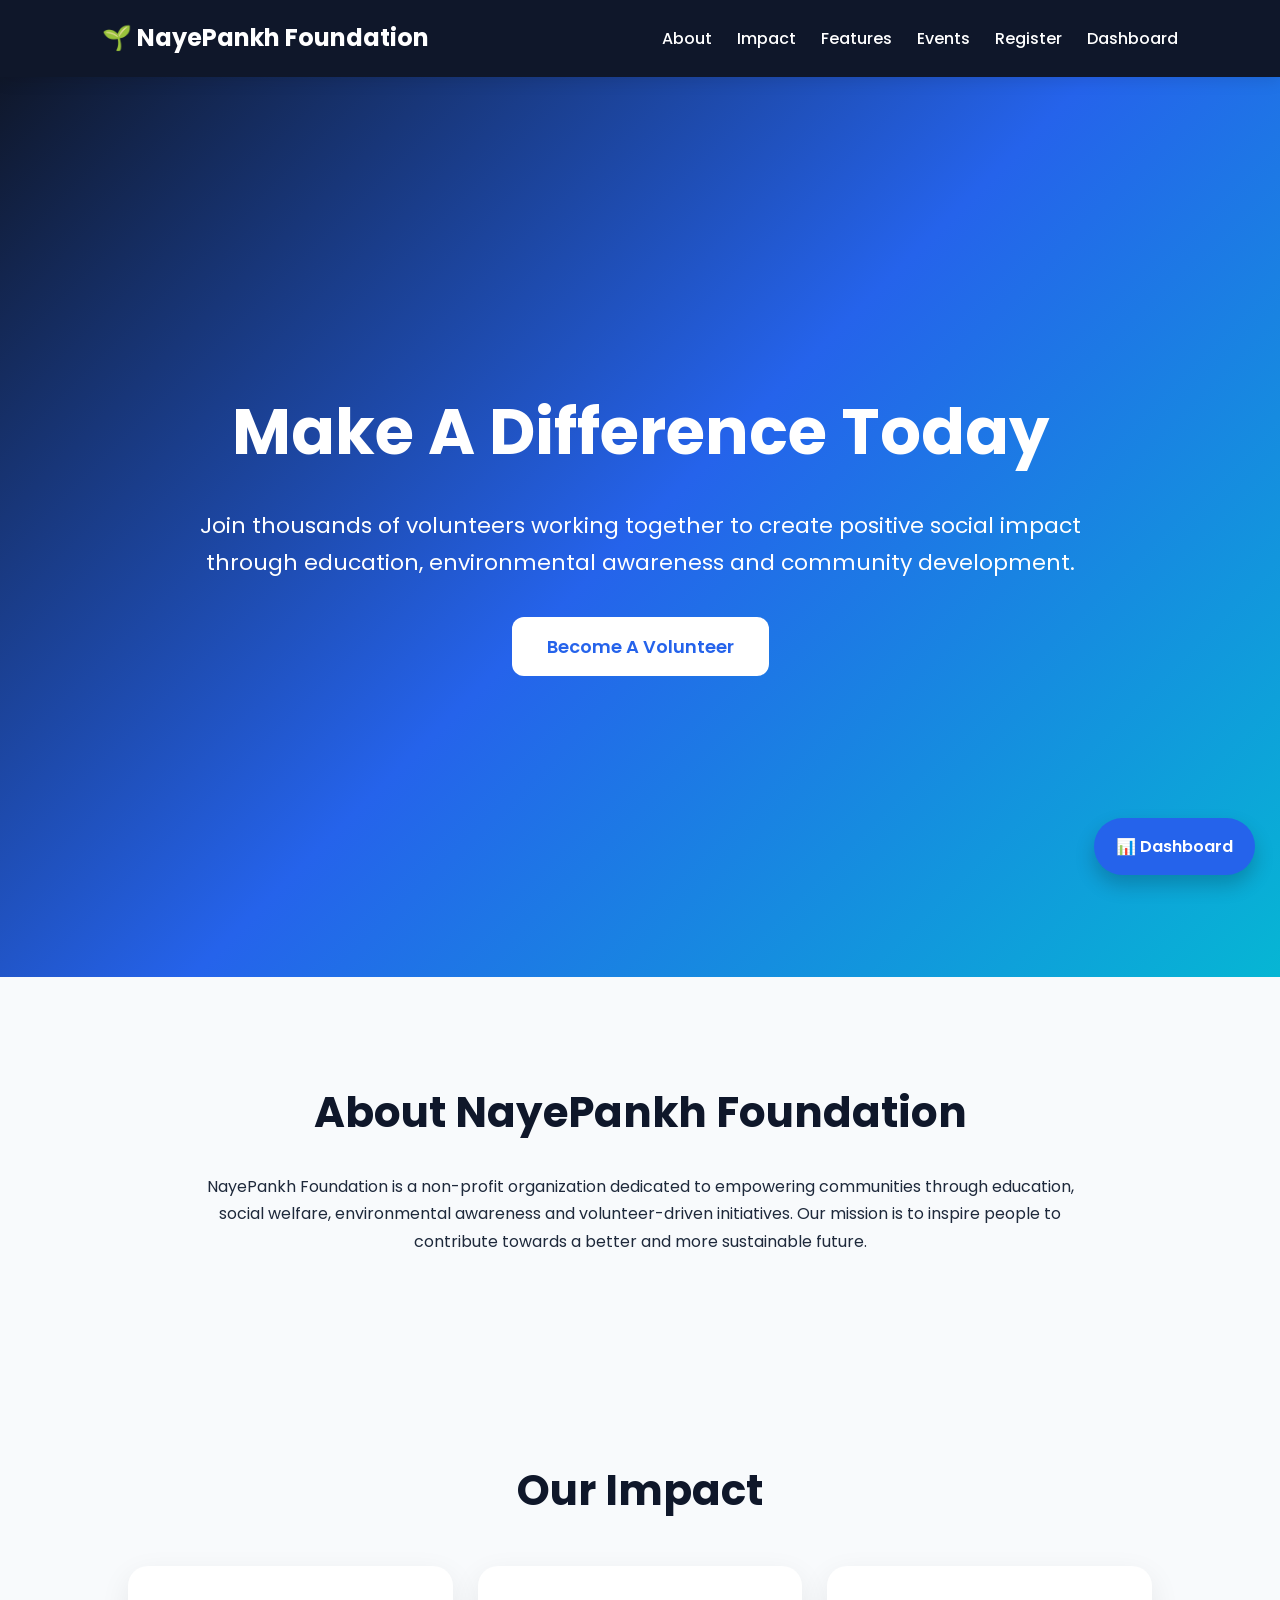
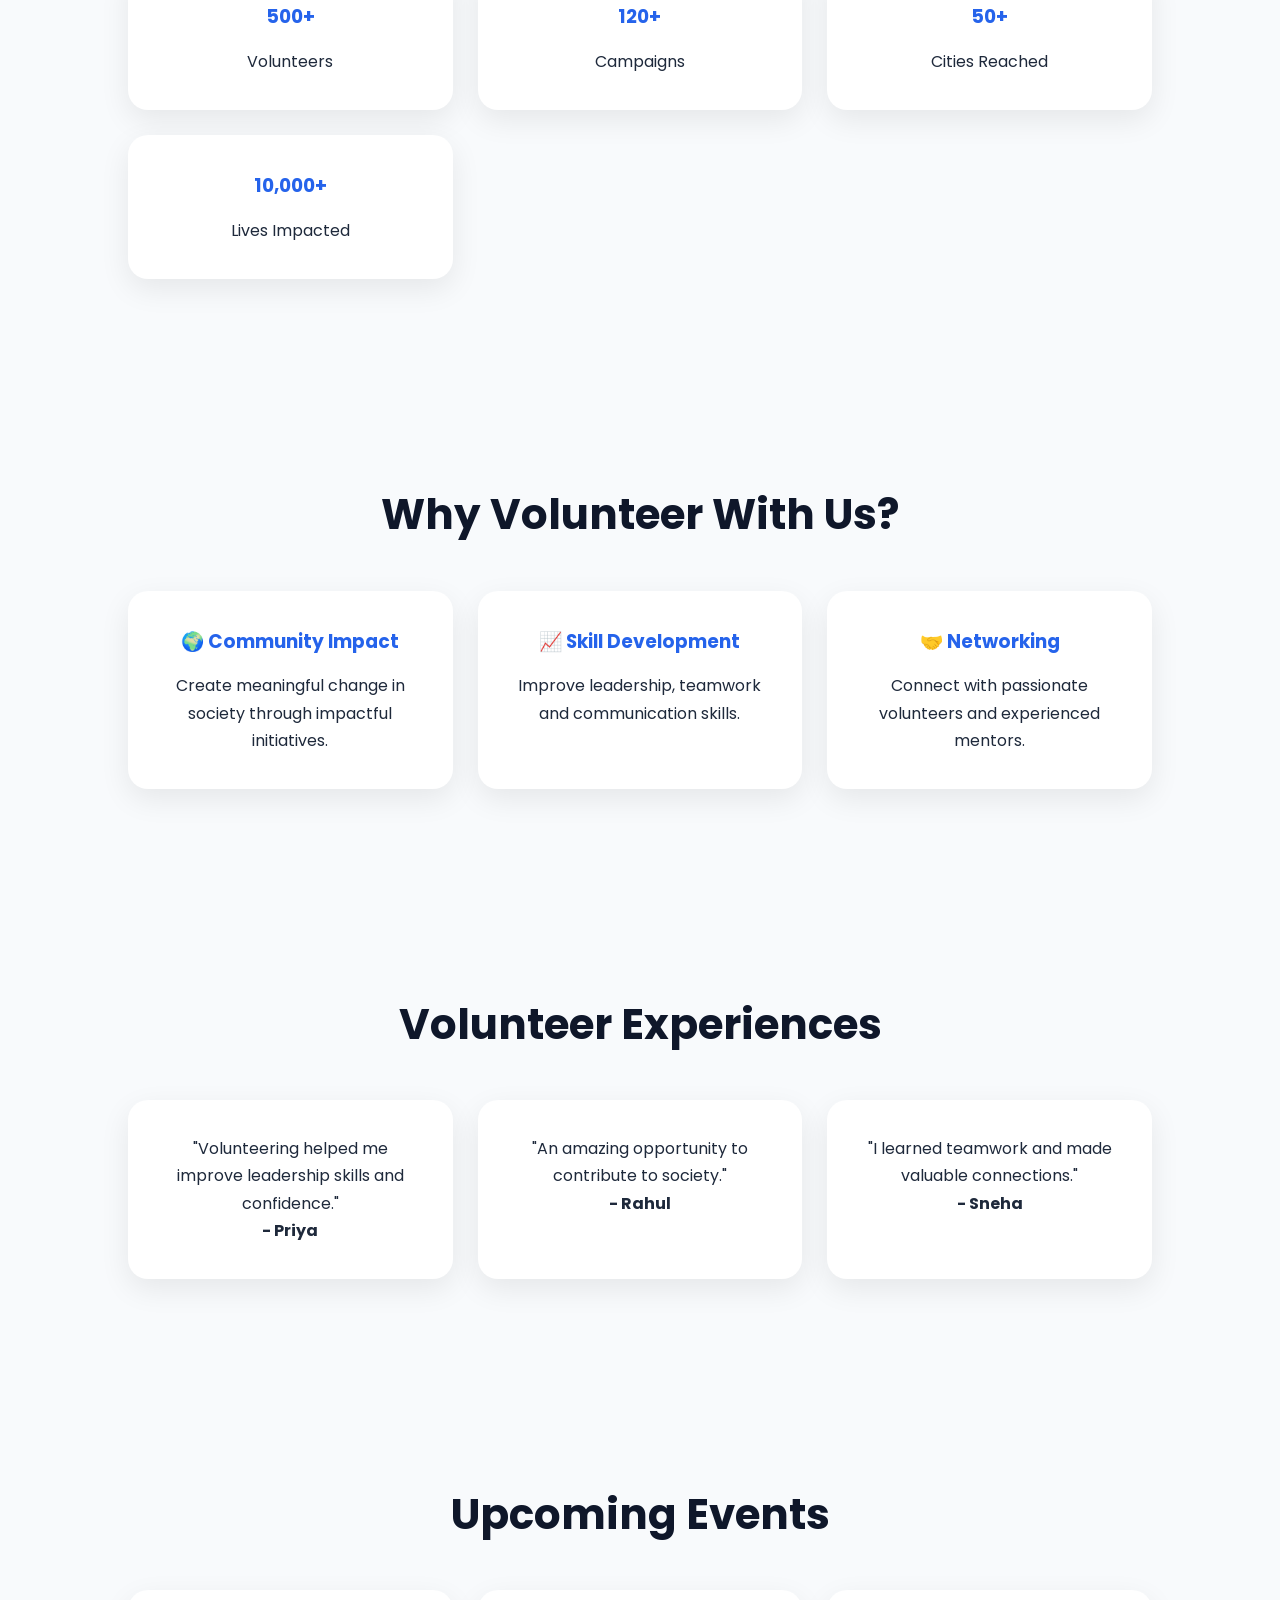
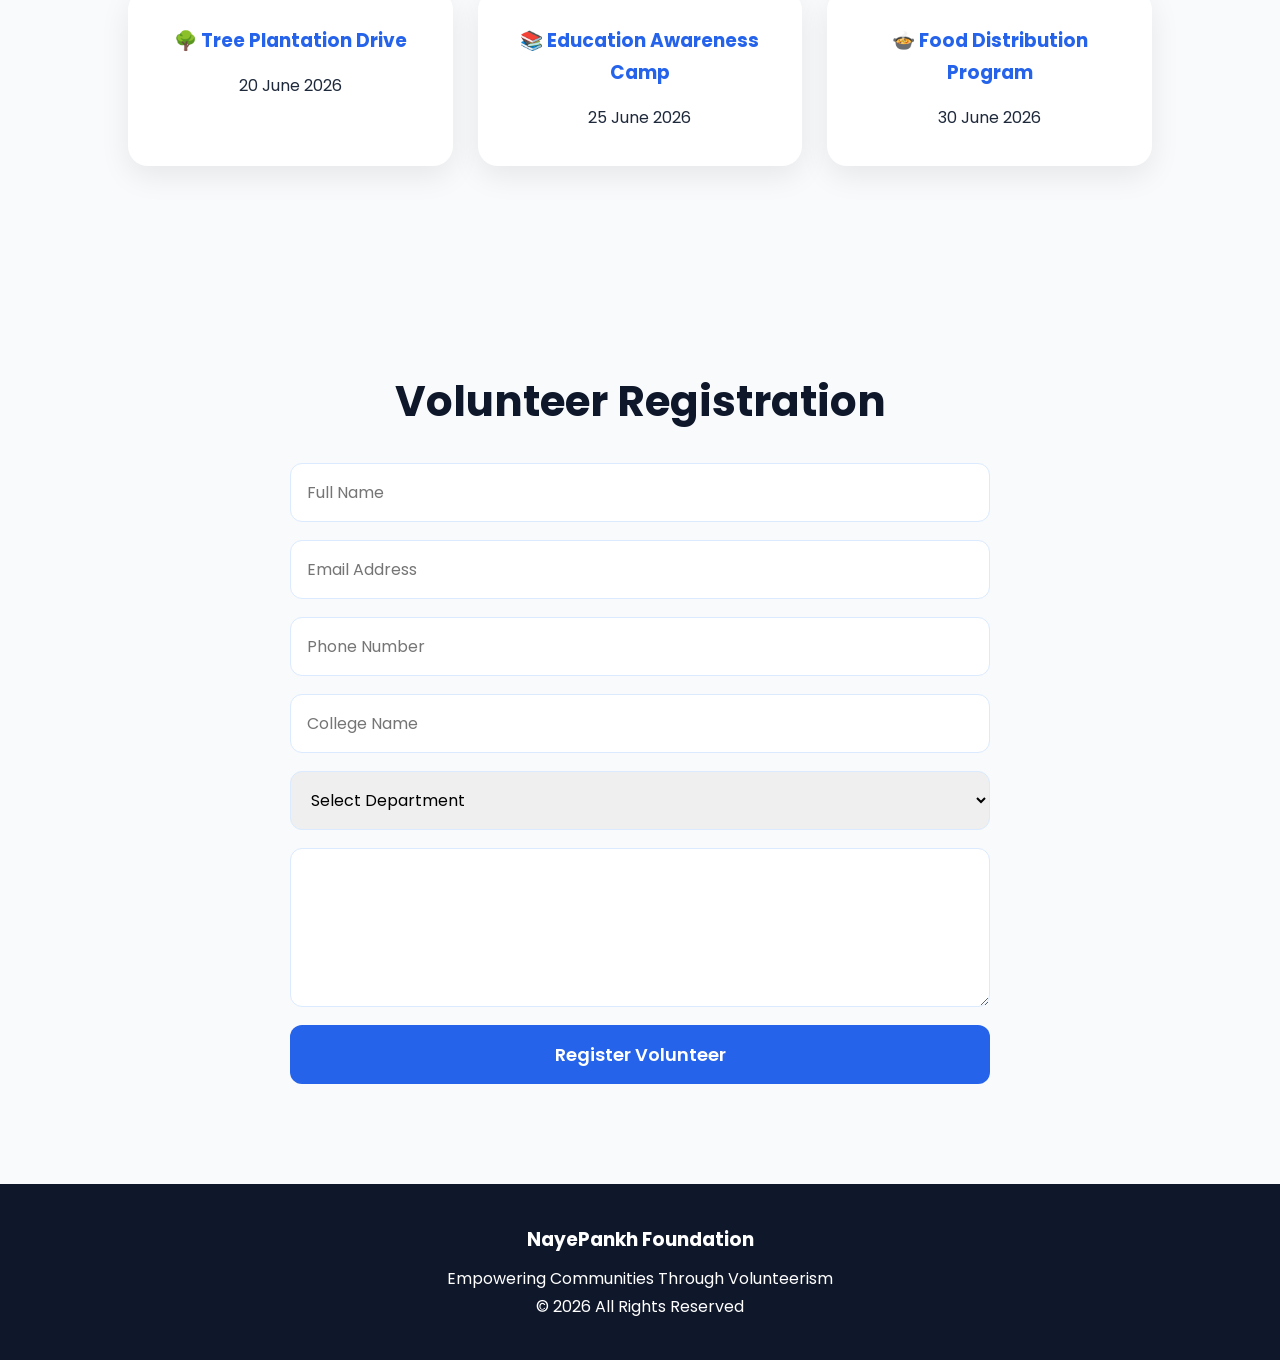
==== index.html @ 639c5762 "Add files via upload" ====
<!DOCTYPE html>
<html lang="en">

<head>
    <meta charset="UTF-8">
    <meta name="viewport" content="width=device-width, initial-scale=1.0">
    <title>NayePankh Foundation | Volunteer Management System</title>

    <link rel="stylesheet" href="style.css">

    <link href="https://fonts.googleapis.com/css2?family=Poppins:wght@300;400;500;600;700&display=swap" rel="stylesheet">
</head>

<body>

    <!-- NAVBAR -->

    <nav class="navbar">

        <div class="logo">
            🌱 NayePankh Foundation
        </div>

        <ul class="nav-links">
            <li><a href="#about">About</a></li>
            <li><a href="#impact">Impact</a></li>
            <li><a href="#features">Features</a></li>
            <li><a href="#events">Events</a></li>
            <li><a href="#register">Register</a></li>
            <li><a href="dashboard.html">Dashboard</a></li>
        </ul>

    </nav>

    <!-- HERO SECTION -->

    <section class="hero">

        <div class="hero-content">

            <h1>Make A Difference Today</h1>

            <p>
                Join thousands of volunteers working together
                to create positive social impact through education,
                environmental awareness and community development.
            </p>

            <a href="#register">
                <button class="hero-btn">
                    Become A Volunteer
                </button>
            </a>

        </div>

    </section>

    <!-- ABOUT -->

    <section id="about" class="section">

        <h2>About NayePankh Foundation</h2>

        <p>
            NayePankh Foundation is a non-profit organization
            dedicated to empowering communities through
            education, social welfare, environmental awareness
            and volunteer-driven initiatives.

            Our mission is to inspire people to contribute
            towards a better and more sustainable future.
        </p>

    </section>

    <!-- IMPACT -->

    <section id="impact" class="section">

        <h2>Our Impact</h2>

        <div class="cards">

            <div class="card">
                <h3>500+</h3>
                <p>Volunteers</p>
            </div>

            <div class="card">
                <h3>120+</h3>
                <p>Campaigns</p>
            </div>

            <div class="card">
                <h3>50+</h3>
                <p>Cities Reached</p>
            </div>

            <div class="card">
                <h3>10,000+</h3>
                <p>Lives Impacted</p>
            </div>

        </div>

    </section>

    <!-- FEATURES -->

    <section id="features" class="section">

        <h2>Why Volunteer With Us?</h2>

        <div class="cards">

            <div class="card">
                <h3>🌍 Community Impact</h3>
                <p>
                    Create meaningful change in society
                    through impactful initiatives.
                </p>
            </div>

            <div class="card">
                <h3>📈 Skill Development</h3>
                <p>
                    Improve leadership, teamwork
                    and communication skills.
                </p>
            </div>

            <div class="card">
                <h3>🤝 Networking</h3>
                <p>
                    Connect with passionate volunteers
                    and experienced mentors.
                </p>
            </div>

        </div>

    </section>

    <!-- TESTIMONIALS -->

    <section class="section">

        <h2>Volunteer Experiences</h2>

        <div class="cards">

            <div class="card">
                <p>
                    "Volunteering helped me improve
                    leadership skills and confidence."
                </p>
                <h4>- Priya</h4>
            </div>

            <div class="card">
                <p>
                    "An amazing opportunity to
                    contribute to society."
                </p>
                <h4>- Rahul</h4>
            </div>

            <div class="card">
                <p>
                    "I learned teamwork and made
                    valuable connections."
                </p>
                <h4>- Sneha</h4>
            </div>

        </div>

    </section>

    <!-- EVENTS -->

    <section id="events" class="section">

        <h2>Upcoming Events</h2>

        <div class="cards">

            <div class="card">
                <h3>🌳 Tree Plantation Drive</h3>
                <p>20 June 2026</p>
            </div>

            <div class="card">
                <h3>📚 Education Awareness Camp</h3>
                <p>25 June 2026</p>
            </div>

            <div class="card">
                <h3>🍲 Food Distribution Program</h3>
                <p>30 June 2026</p>
            </div>

        </div>

    </section>

    <!-- REGISTRATION -->

    <section id="register" class="section">

        <h2>Volunteer Registration</h2>

        <form id="volunteerForm">

            <input
                type="text"
                id="name"
                placeholder="Full Name"
                required>

            <input
                type="email"
                id="email"
                placeholder="Email Address"
                required>

            <input
                type="tel"
                id="phone"
                placeholder="Phone Number"
                required>

            <input
                type="text"
                id="college"
                placeholder="College Name"
                required>

            <select id="department" required>

                <option value="">Select Department</option>

                <option>Education</option>

                <option>Environment</option>

                <option>Healthcare</option>

                <option>Women Empowerment</option>

                <option>Technology</option>

            </select>

            <textarea
                id="reason"
                rows="5"
                placeholder="Why do you want to volunteer?">
            </textarea>

            <button type="submit">
                Register Volunteer
            </button>

        </form>

    </section>

    <!-- SUCCESS POPUP -->

    <div id="successPopup" class="popup">
        🎉 Volunteer Registered Successfully!
    </div>

    <!-- FLOATING DASHBOARD BUTTON -->

    <a href="dashboard.html" class="floating-btn">
        📊 Dashboard
    </a>

    <!-- FOOTER -->

    <footer>

        <h3>NayePankh Foundation</h3>

        <p>
            Empowering Communities Through Volunteerism
        </p>

        <p>
            © 2026 All Rights Reserved
        </p>

    </footer>

    <script src="script.js"></script>

</body>

</html>
---- style.css ----
@import url('https://fonts.googleapis.com/css2?family=Poppins:wght@300;400;500;600;700&display=swap');

*{
    margin:0;
    padding:0;
    box-sizing:border-box;
    font-family:'Poppins',sans-serif;
}

html{
    scroll-behavior:smooth;
}

body{
    background:#f8fafc;
    color:#1e293b;
    line-height:1.7;
}

/* NAVBAR */

.navbar{
    position:sticky;
    top:0;
    z-index:1000;
    background:#0f172a;
    display:flex;
    justify-content:space-between;
    align-items:center;
    padding:18px 8%;
    box-shadow:0 4px 15px rgba(0,0,0,.1);
}

.logo{
    color:white;
    font-size:24px;
    font-weight:700;
}

.nav-links{
    display:flex;
    gap:25px;
    list-style:none;
}

.nav-links a{
    text-decoration:none;
    color:white;
    font-weight:500;
    transition:.3s;
}

.nav-links a:hover{
    color:#38bdf8;
}

/* HERO */

.hero{
    min-height:100vh;
    display:flex;
    justify-content:center;
    align-items:center;
    text-align:center;
    padding:20px;
    background:linear-gradient(
        135deg,
        #0f172a,
        #2563eb,
        #06b6d4
    );
    color:white;
}

.hero-content{
    max-width:900px;
}

.hero h1{
    font-size:64px;
    margin-bottom:20px;
    font-weight:700;
}

.hero p{
    font-size:22px;
    margin-bottom:35px;
}

.hero-btn{
    background:white;
    color:#2563eb;
    border:none;
    padding:16px 35px;
    border-radius:12px;
    font-size:18px;
    font-weight:600;
    cursor:pointer;
    transition:.3s;
}

.hero-btn:hover{
    transform:translateY(-4px);
    box-shadow:0 10px 25px rgba(0,0,0,.2);
}

/* SECTIONS */

.section{
    padding:100px 10%;
    text-align:center;
}

.section h2{
    font-size:42px;
    margin-bottom:25px;
    color:#0f172a;
}

.section p{
    max-width:900px;
    margin:auto;
}

/* CARDS */

.cards{
    display:grid;
    grid-template-columns:repeat(auto-fit,minmax(250px,1fr));
    gap:25px;
    margin-top:40px;
}

.card{
    background:white;
    padding:35px;
    border-radius:20px;
    box-shadow:0 10px 30px rgba(0,0,0,.08);
    transition:.3s;
}

.card:hover{
    transform:translateY(-10px);
}

.card h3{
    color:#2563eb;
    margin-bottom:15px;
}

/* FORM */

form{
    max-width:700px;
    margin:auto;
    display:flex;
    flex-direction:column;
    gap:18px;
}

input,
select,
textarea{
    padding:16px;
    border:1px solid #dbeafe;
    border-radius:12px;
    font-size:16px;
    outline:none;
}

input:focus,
select:focus,
textarea:focus{
    border-color:#2563eb;
    box-shadow:0 0 10px rgba(37,99,235,.2);
}

form button{
    background:#2563eb;
    color:white;
    border:none;
    padding:16px;
    border-radius:12px;
    font-size:18px;
    font-weight:600;
    cursor:pointer;
    transition:.3s;
}

form button:hover{
    background:#1d4ed8;
}

/* POPUP */

.popup{
    position:fixed;
    top:20px;
    right:20px;
    background:#16a34a;
    color:white;
    padding:15px 25px;
    border-radius:10px;
    display:none;
    z-index:9999;
    font-weight:600;
}

/* FLOATING BUTTON */

.floating-btn{
    position:fixed;
    bottom:25px;
    right:25px;
    background:#2563eb;
    color:white;
    text-decoration:none;
    padding:15px 22px;
    border-radius:50px;
    font-weight:600;
    box-shadow:0 10px 20px rgba(0,0,0,.2);
    transition:.3s;
}

.floating-btn:hover{
    transform:translateY(-4px);
}

/* FOOTER */

footer{
    background:#0f172a;
    color:white;
    text-align:center;
    padding:40px;
}

footer h3{
    margin-bottom:10px;
}

/* TABLE */

table{
    width:100%;
    border-collapse:collapse;
    background:white;
    box-shadow:0 5px 20px rgba(0,0,0,.08);
    margin-top:20px;
}

th{
    background:#2563eb;
    color:white;
    padding:15px;
}

td{
    padding:15px;
    border-bottom:1px solid #eee;
    text-align:center;
}

tr:hover{
    background:#f8fafc;
}

/* MOBILE */

@media(max-width:768px){

    .navbar{
        flex-direction:column;
        gap:15px;
    }

    .nav-links{
        flex-wrap:wrap;
        justify-content:center;
    }

    .hero h1{
        font-size:40px;
    }

    .hero p{
        font-size:18px;
    }

    .section{
        padding:80px 5%;
    }
}
.delete-btn{
    background:#ef4444;
    color:white;
    border:none;
    padding:8px 15px;
    border-radius:8px;
    cursor:pointer;
    font-weight:600;
}

.delete-btn:hover{
    background:#dc2626;
}
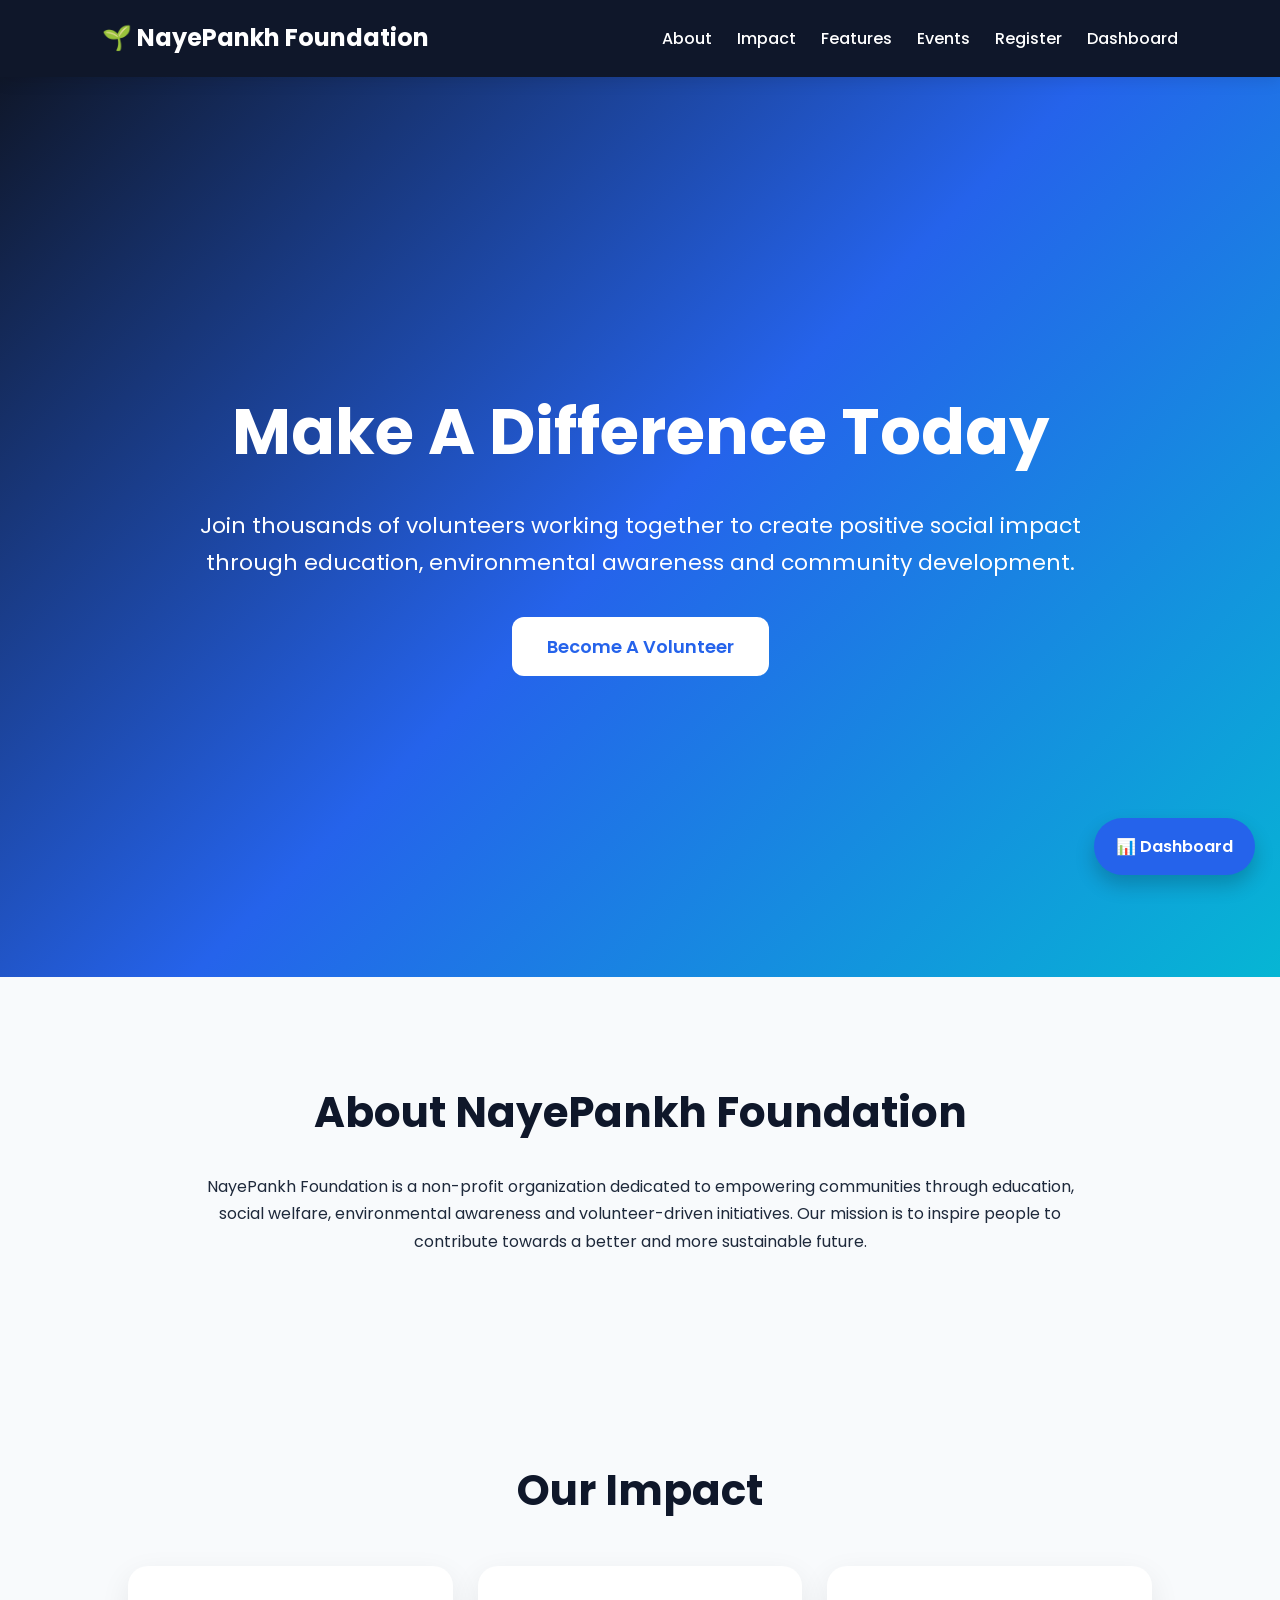
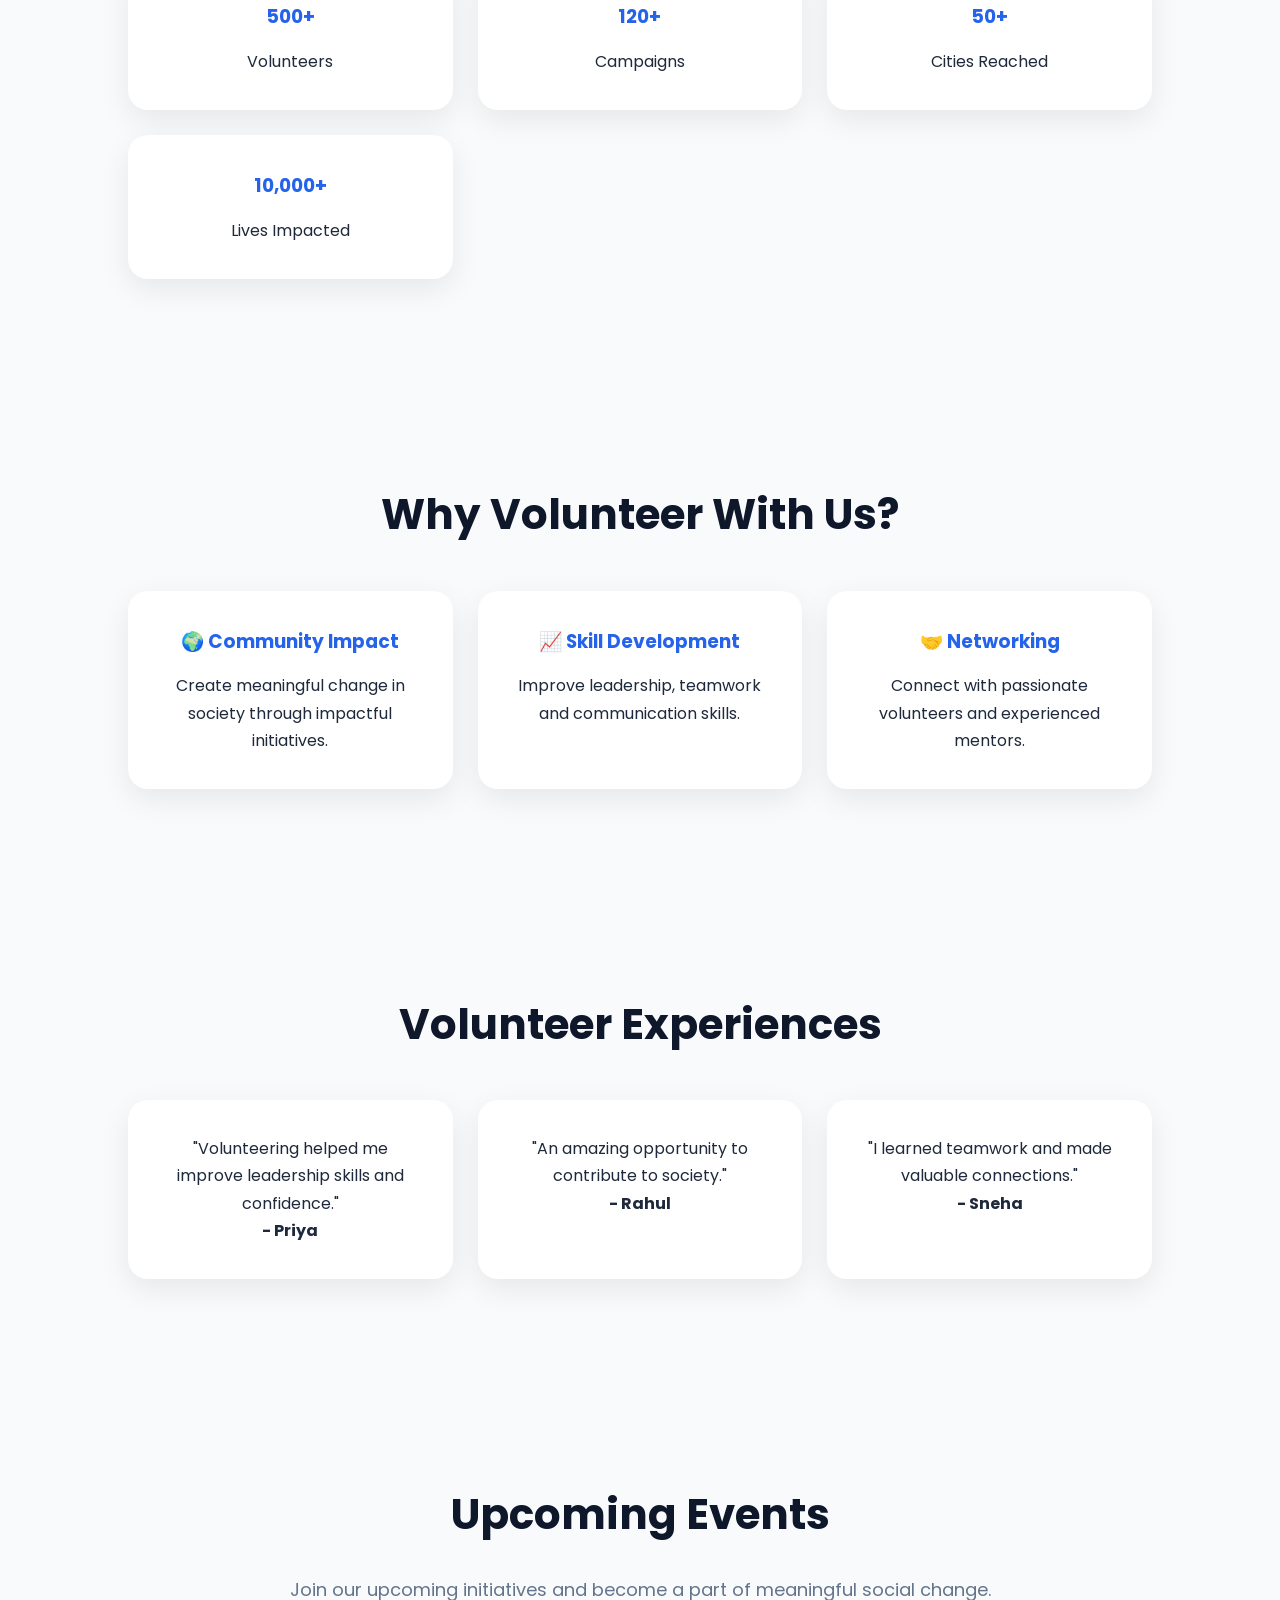
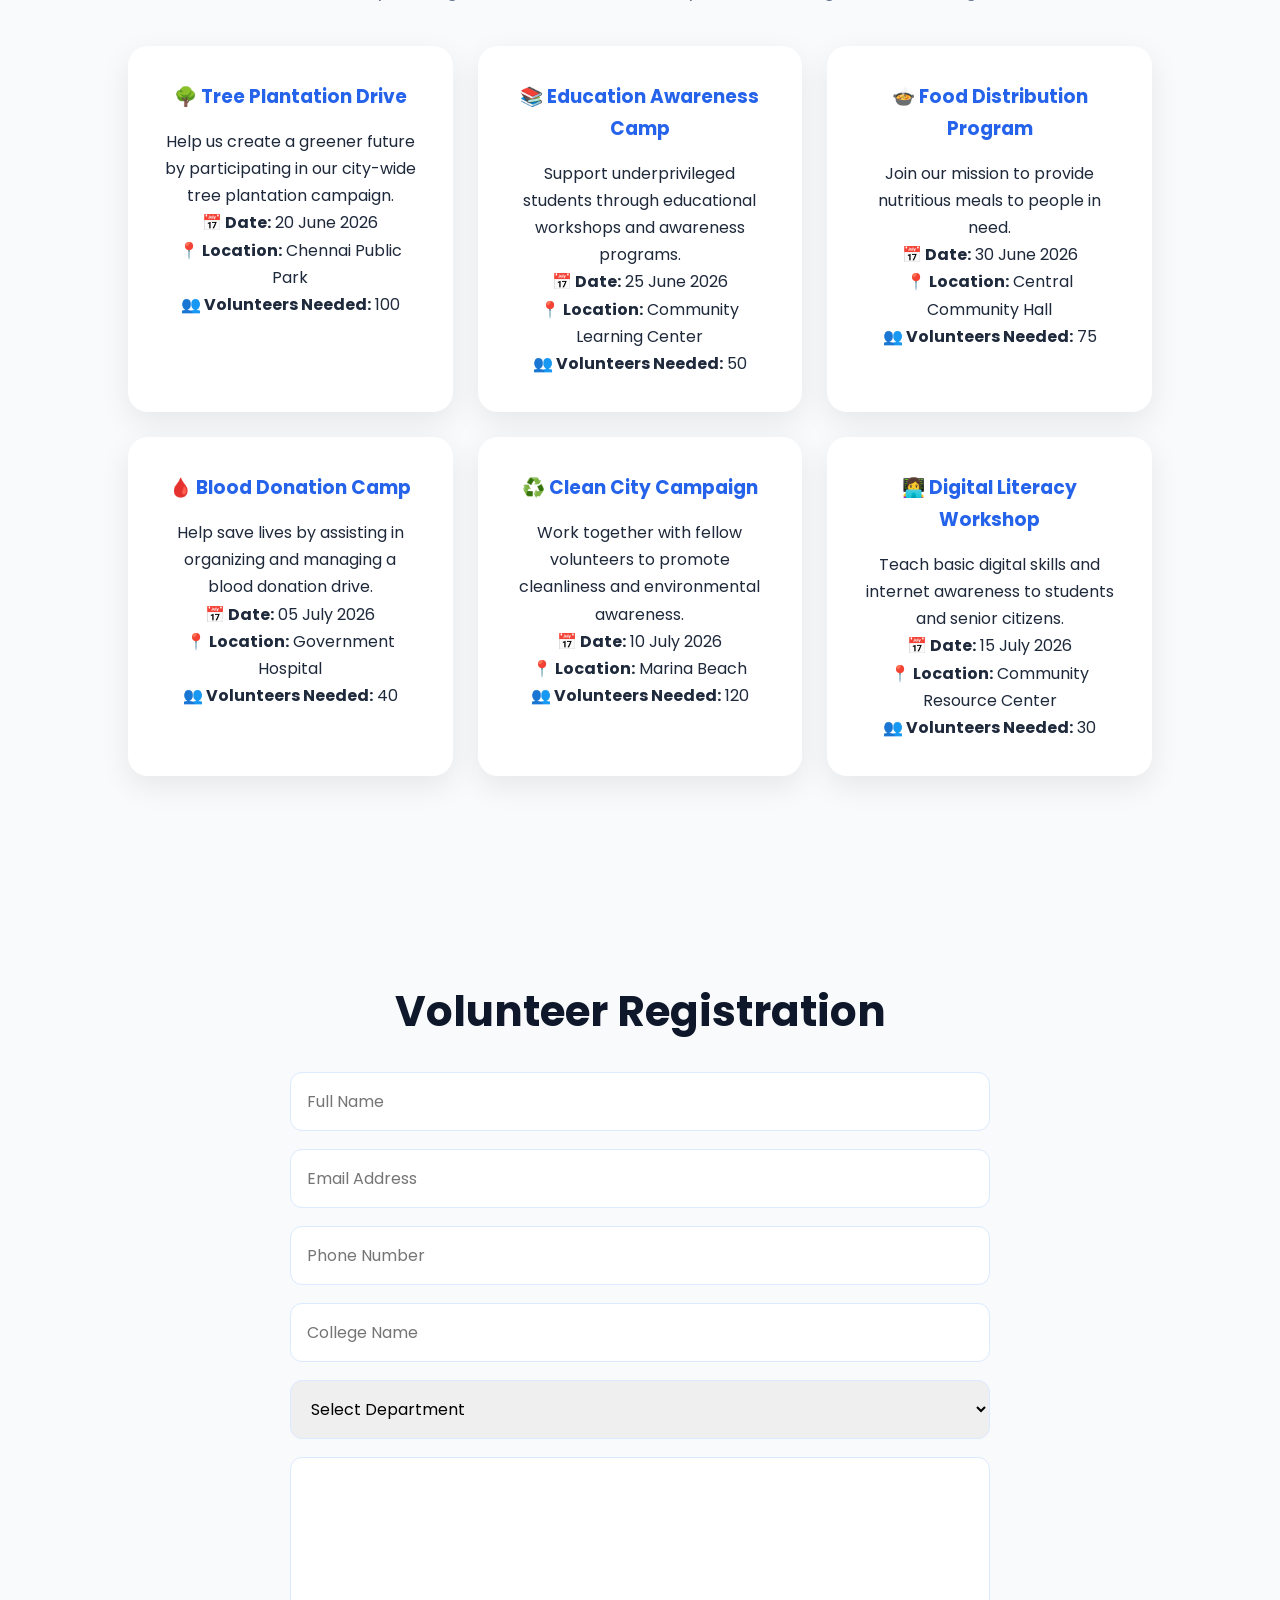
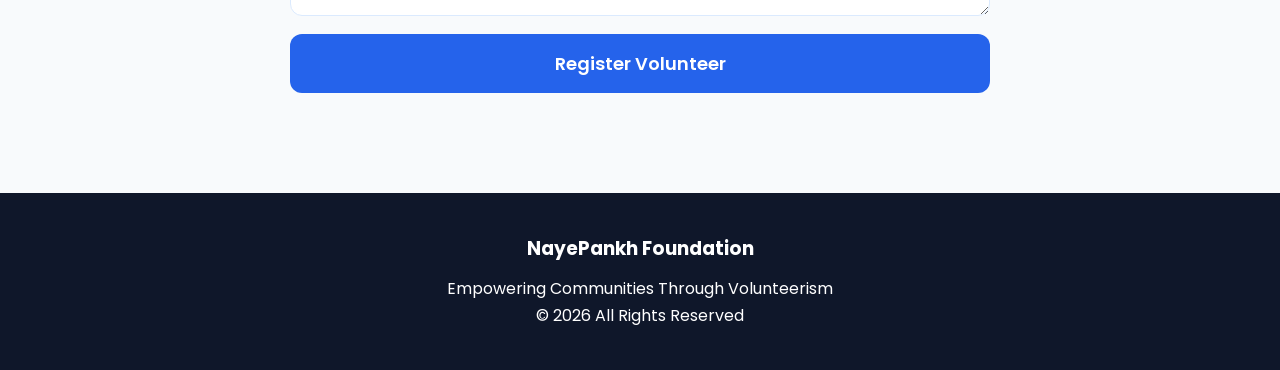
==== commit 42b4ea1b: "Add files via upload" ====
--- a/index.html
+++ b/index.html
@@ -180,30 +180,117 @@
 
     <!-- EVENTS -->
 
-    <section id="events" class="section">
-
-        <h2>Upcoming Events</h2>
-
-        <div class="cards">
-
-            <div class="card">
-                <h3>🌳 Tree Plantation Drive</h3>
-                <p>20 June 2026</p>
-            </div>
-
-            <div class="card">
-                <h3>📚 Education Awareness Camp</h3>
-                <p>25 June 2026</p>
-            </div>
-
-            <div class="card">
-                <h3>🍲 Food Distribution Program</h3>
-                <p>30 June 2026</p>
-            </div>
-
-        </div>
-
-    </section>
+<!-- UPCOMING EVENTS -->
+
+<section id="events" class="section">
+
+    <h2>Upcoming Events</h2>
+
+    <p class="section-subtitle">
+        Join our upcoming initiatives and become a part of meaningful social change.
+    </p>
+
+    <div class="cards">
+
+        <div class="card">
+
+            <h3>🌳 Tree Plantation Drive</h3>
+
+            <p>
+                Help us create a greener future by participating in our city-wide tree plantation campaign.
+            </p>
+
+            <p><strong>📅 Date:</strong> 20 June 2026</p>
+
+            <p><strong>📍 Location:</strong> Chennai Public Park</p>
+
+            <p><strong>👥 Volunteers Needed:</strong> 100</p>
+
+        </div>
+
+        <div class="card">
+
+            <h3>📚 Education Awareness Camp</h3>
+
+            <p>
+                Support underprivileged students through educational workshops and awareness programs.
+            </p>
+
+            <p><strong>📅 Date:</strong> 25 June 2026</p>
+
+            <p><strong>📍 Location:</strong> Community Learning Center</p>
+
+            <p><strong>👥 Volunteers Needed:</strong> 50</p>
+
+        </div>
+
+        <div class="card">
+
+            <h3>🍲 Food Distribution Program</h3>
+
+            <p>
+                Join our mission to provide nutritious meals to people in need.
+            </p>
+
+            <p><strong>📅 Date:</strong> 30 June 2026</p>
+
+            <p><strong>📍 Location:</strong> Central Community Hall</p>
+
+            <p><strong>👥 Volunteers Needed:</strong> 75</p>
+
+        </div>
+
+        <div class="card">
+
+            <h3>🩸 Blood Donation Camp</h3>
+
+            <p>
+                Help save lives by assisting in organizing and managing a blood donation drive.
+            </p>
+
+            <p><strong>📅 Date:</strong> 05 July 2026</p>
+
+            <p><strong>📍 Location:</strong> Government Hospital</p>
+
+            <p><strong>👥 Volunteers Needed:</strong> 40</p>
+
+        </div>
+
+        <div class="card">
+
+            <h3>♻️ Clean City Campaign</h3>
+
+            <p>
+                Work together with fellow volunteers to promote cleanliness and environmental awareness.
+            </p>
+
+            <p><strong>📅 Date:</strong> 10 July 2026</p>
+
+            <p><strong>📍 Location:</strong> Marina Beach</p>
+
+            <p><strong>👥 Volunteers Needed:</strong> 120</p>
+
+        </div>
+
+        <div class="card">
+
+            <h3>👩‍💻 Digital Literacy Workshop</h3>
+
+            <p>
+                Teach basic digital skills and internet awareness to students and senior citizens.
+            </p>
+
+            <p><strong>📅 Date:</strong> 15 July 2026</p>
+
+            <p><strong>📍 Location:</strong> Community Resource Center</p>
+
+            <p><strong>👥 Volunteers Needed:</strong> 30</p>
+
+        </div>
+
+    </div>
+
+</section>
 
     <!-- REGISTRATION -->
 
--- a/style.css
+++ b/style.css
@@ -303,4 +303,40 @@
 
 .delete-btn:hover{
     background:#dc2626;
+}
+
+.section-subtitle{
+    text-align:center;
+    max-width:700px;
+    margin:0 auto 40px;
+    color:#64748b;
+    font-size:18px;
+}
+
+.export-btn{
+
+    background:#16a34a;
+
+    color:white;
+
+    border:none;
+
+    padding:12px 20px;
+
+    border-radius:8px;
+
+    cursor:pointer;
+
+    font-size:16px;
+
+    font-weight:600;
+
+    margin-bottom:20px;
+
+}
+
+.export-btn:hover{
+
+    background:#15803d;
+
 }
